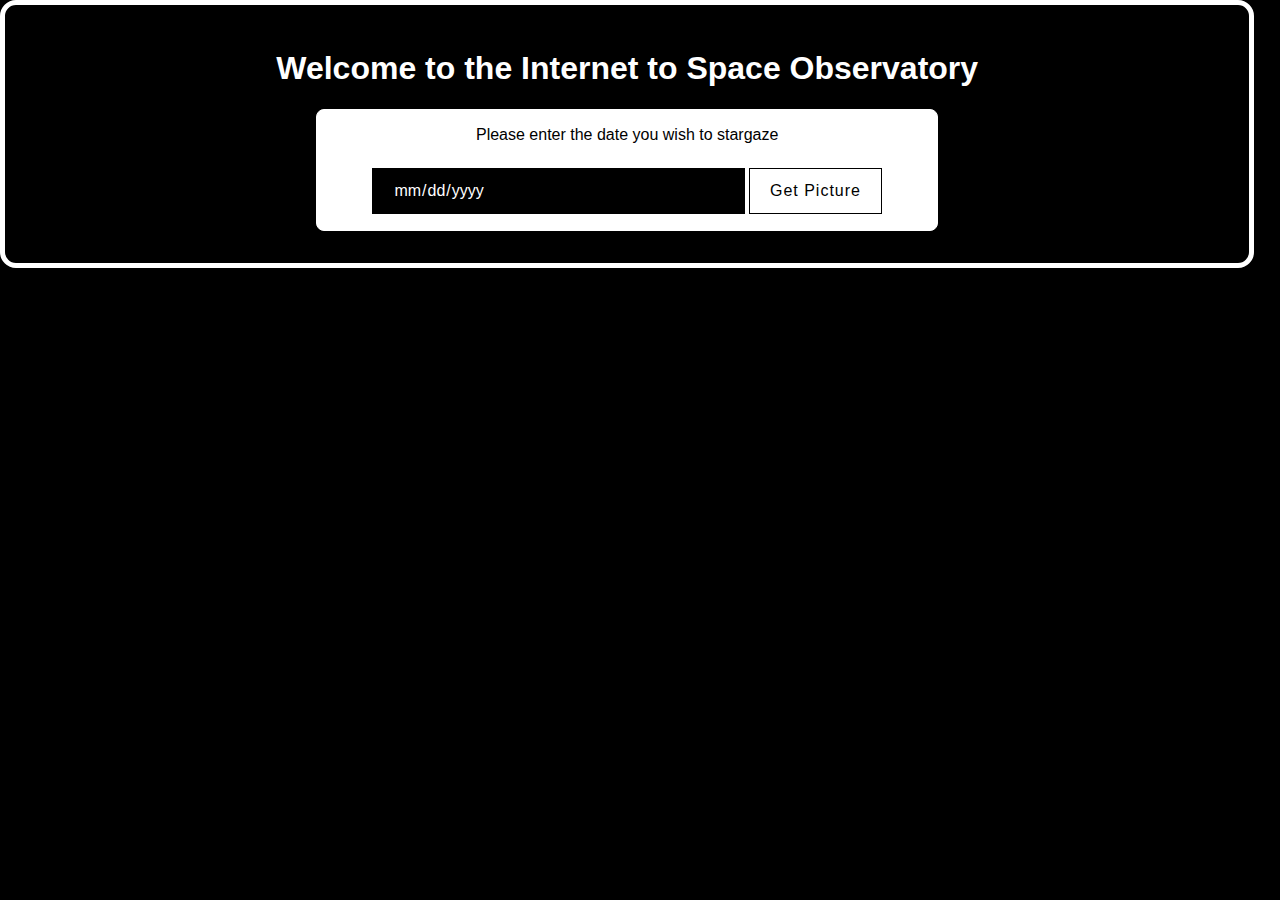
==== index.html @ e55c44f7 "Added internet to space site files" ====
<!DOCTYPE html>
<html lang="en">
<head>
	<meta charset="utf-8">
	<meta name="Internet to Space" content="Simple tool to search previous NASA images">
	<!--<meta name="keywords" content="one, two, three">-->

	<title>ITs</title>

	<!-- external CSS link -->
	<link rel="stylesheet" href="css/normalize.css">
	<link rel="stylesheet" href="css/style.css">
</head>
<body>
	<div class="spinner"></div>

	<section id="siteContainer">
		<section id="media">
			<img id="nasaImg" src="#" alt="">
			<div id="myModal" class="modal">

				<!-- The Close Button -->
				<span class="close">&times;</span>

				<!-- Modal Content (The Image) -->
				<img class="modal-content" src="#" id="img01">

				<!-- Modal Caption (Image Text) -->
				<div id="caption"></div>
			</div>
			<iframe src="#" frameborder="0"></iframe>
		</section>

		<section id="main">
			<h1>Welcome to the Internet to Space Observatory</h1>
			<section id="info">
				<h3>Description</h3>
				<p id="image_Description"></p>
			</section>
			<div id="card">
				<p>Please enter the date you wish to stargaze</p>
				<input id="dates" type="date" name="" value="">
				<button type="button" role="button" class="button" name="button">Get Picture</button>
			</div>
		</section>

	</section>
	<script type="text/javascript" src="js/main.js"></script>
</body>
</html>
---- css/style.css ----
/******************************************
/* CSS
/*******************************************/

/* Box Model Hack */
* {
    box-sizing: border-box;
    color: white;
    background: black;
    font-family: Arial, sans-serif;
}
body{
    position: absolute;
}
#siteContainer {
    width: 98vw;
    border: solid white 5px;
    border-radius: 1em;
    padding: 1rem 0;
}

/******************************************
/* LAYOUT
/*******************************************/
img {
    display: block;
    width: 98%;
    margin: auto;
    margin-top: .5rem;
    border-radius: 1em;
}

iframe {
    width: 98%;
}


/******************************************
/* ADDITIONAL STYLES
/*******************************************/

#main, #info, #image_Description{
    text-align: center;
    margin: auto;
}

#info {
    width: 95%;
    border-radius: 1rem;
    margin-top: 1rem;
    padding: 1rem;
}

#info, #info p, #info h3 {
    color: black;
    background: white;
    border-radius: 1rem;
}


/*
    button
*/

#card {
    margin: 1rem auto;
    width: 50%;
    border: .05rem solid white;
    background: white;
    color: black;
    border-radius: .5rem;
}


#card p {
    background: white;
    color: black;
    padding: 0 .3rem;

}

.button {
    color: black;
    font-size: 16px;
    font-weight: 200;
    letter-spacing: 1px;
    padding: 13px 20px 13px;
    background-color: rgba(0, 0, 0, 0);
    margin-bottom: 1rem;
    outline: 0;
    border: 1px solid black;
    cursor: pointer;
    position: relative;
    user-select: none;
    -webkit-user-select: none;
    touch-action: manipulation;
}

#dates {
    width: 60%;
    padding: 12px 20px;
    border: 1px solid black;
    margin: 8px 0;
}
/*
    MODAL
*/


/* The Modal (background) */
.modal {
    display: none; /* Hidden by default */
    position: fixed; /* Stay in place */
    z-index: 1; /* Sit on top */
    padding-top: 100px; /* Location of the box */
    left: 0;
    top: 0;
    width: 100%; /* Full width */
    height: 100%; /* Full height */
    overflow: auto; /* Enable scroll if needed */
    background-color: rgb(0,0,0); /* Fallback color */
    background-color: rgba(0,0,0,0.9); /* Black w/ opacity */
}

/* Modal Content (Image) */
.modal-content {
    margin: auto;
    display: block;
    width: 80%;
    max-width: 700px;
}

/* Caption of Modal Image (Image Text) - Same Width as the Image */
#caption {
    margin: auto;
    display: block;
    width: 80%;
    max-width: 700px;
    text-align: center;
    color: #ccc;
    padding: 10px 0;
    height: 150px;
}

/* Add Animation - Zoom in the Modal */
.modal-content, #caption {
    animation-name: zoom;
    animation-duration: 0.6s;
}

@keyframes zoom {
    from {
        transform: scale(0)
    }

    to {
        transform: scale(1)
    }
}

/* The Close Button */
.close {
    position: absolute;
    top: 15px;
    right: 35px;
    color: #f1f1f1;
    font-size: 40px;
    font-weight: bold;
    transition: 0.3s;
}

    .close:hover,
    .close:focus {
        color: #bbb;
        text-decoration: none;
        cursor: pointer;
    }

/* 100% Image Width on Smaller Screens */
@media only screen and (max-width: 700px) {
    .modal-content {
        width: 100%;
    }
    #card{
        width: 75%;
    }
}
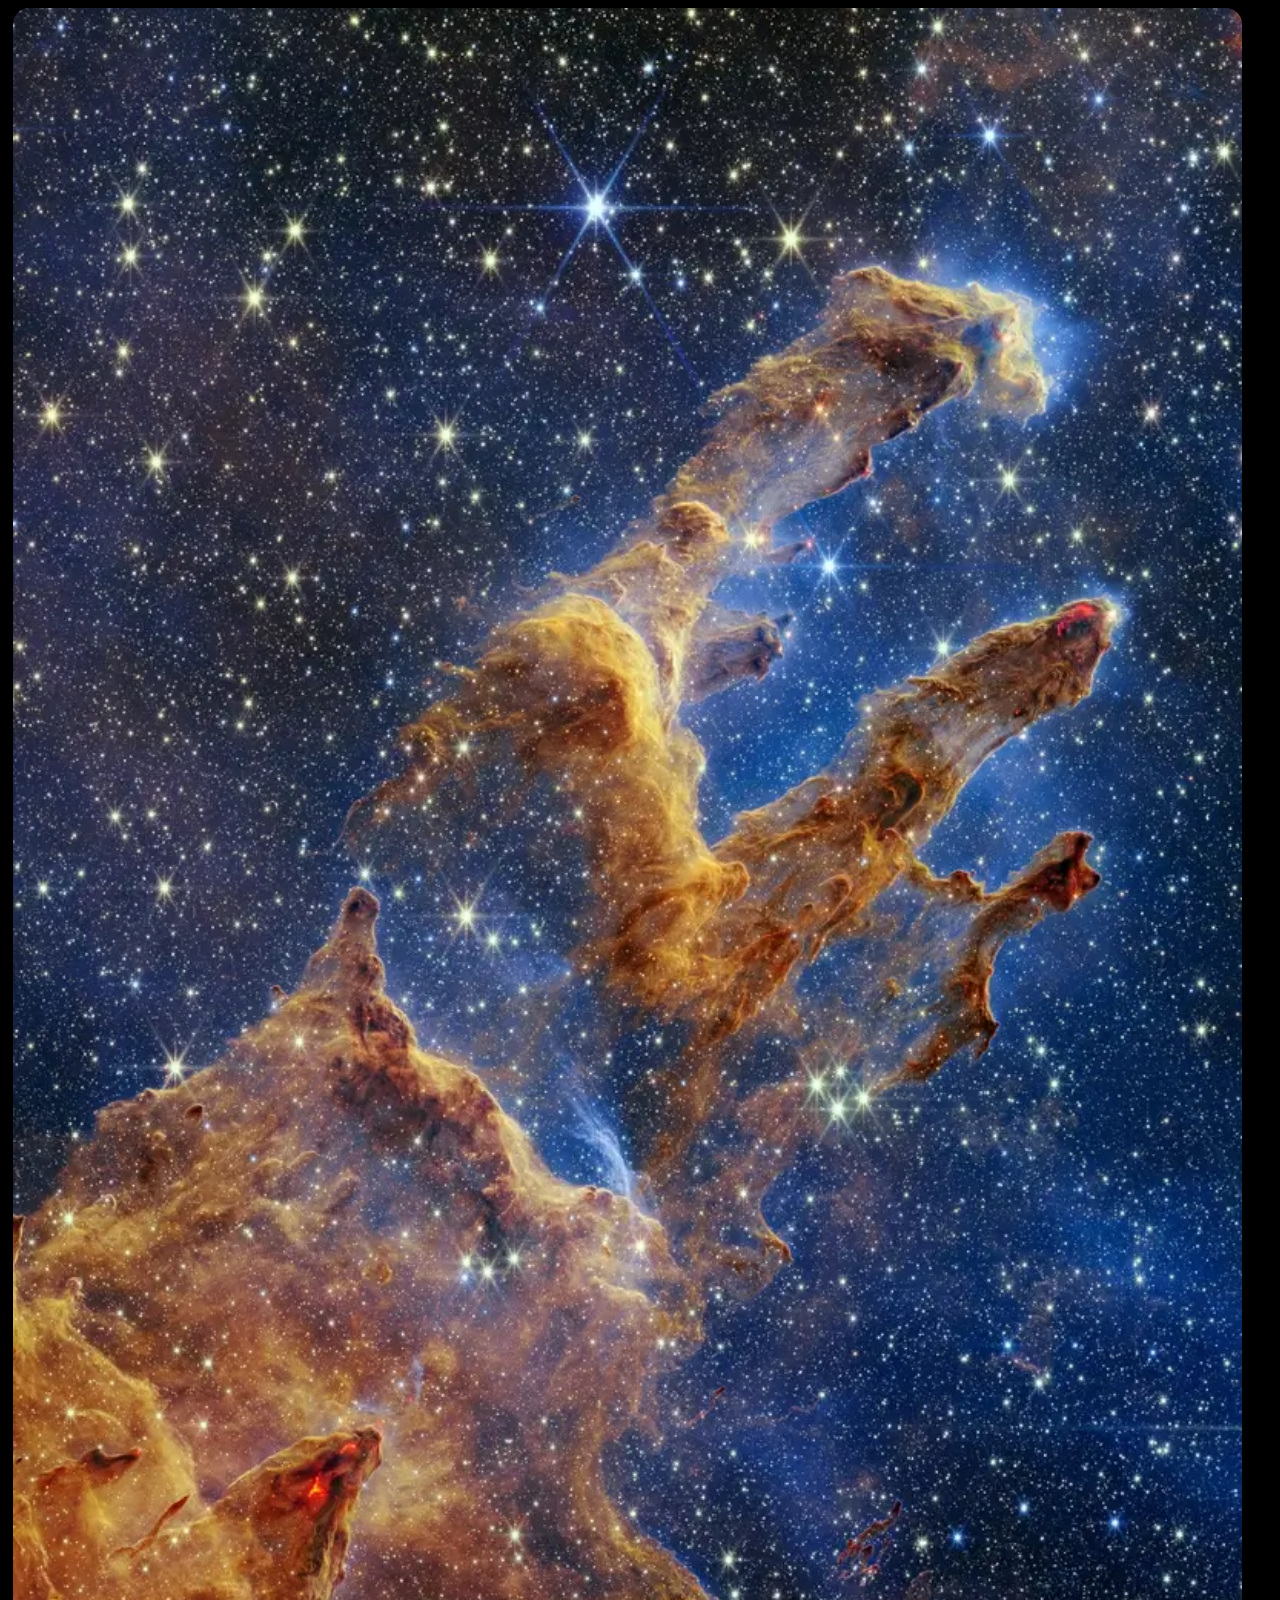
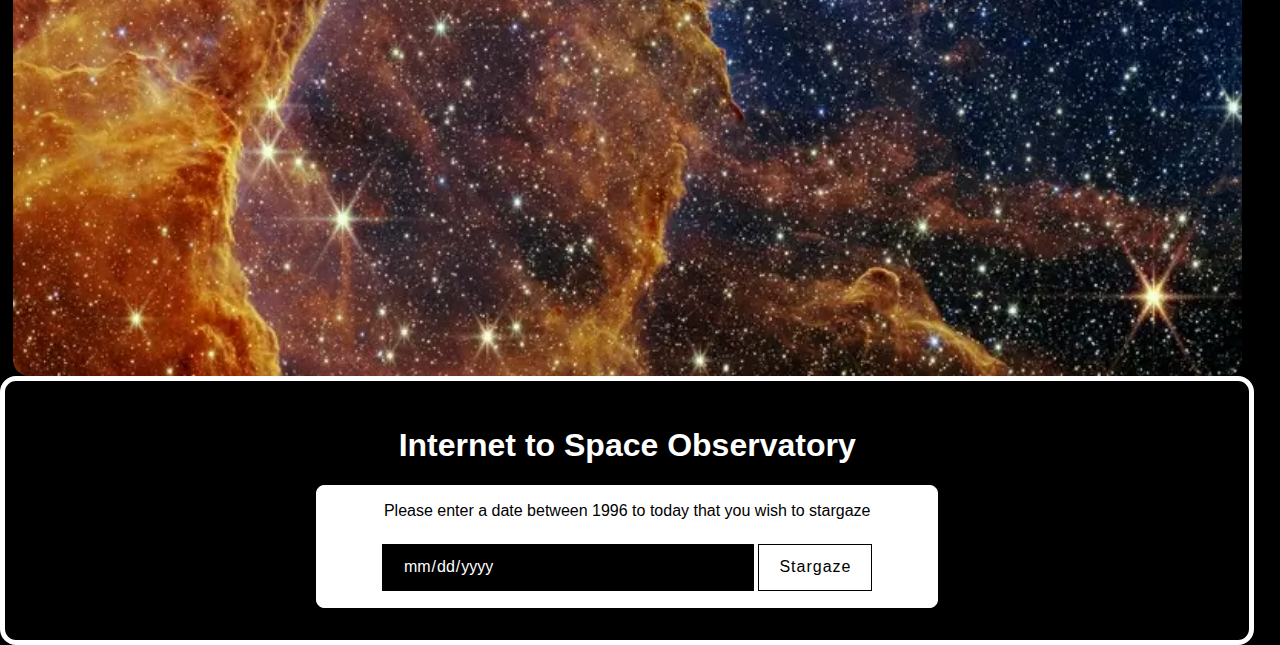
==== commit 81c3fcb2: "Added basic slideshow needs tweaking" ====
--- a/index.html
+++ b/index.html
@@ -12,8 +12,42 @@
 	<link rel="stylesheet" href="css/style.css">
 </head>
 <body>
-	<div class="spinner"></div>
+	<section class="slideshow-container">
+		<div class="mySlides fade">
+			<!-- <div class="numbertext">1 / 3</div> -->
+			<img src="img/img1.webp">
+		  </div>
+		
+		  <div class="mySlides fade">
+			<!-- <div class="numbertext">2 / 3</div> -->
+			<img src="img/img2.webp">
+		  </div>
+		
+		  <div class="mySlides fade">
+			<!-- <div class="numbertext">3 / 3</div> -->
+			<img src="img/img3.webp">
+		  </div>
+		  <div class="mySlides fade">
+			<!-- <div class="numbertext">3 / 3</div> -->
+			<img src="img/img4.webp">
+		  </div>
 
+		  <div class="mySlides fade">
+			<!-- <div class="numbertext">3 / 3</div> -->
+			<img src="img/img5.webp">
+		  </div>
+
+		  <div class="mySlides fade">
+			<!-- <div class="numbertext">3 / 3</div> -->
+			<img src="img/img6.webp">
+		  </div>
+
+		  <div class="mySlides fade">
+			<!-- <div class="numbertext">3 / 3</div> -->
+			<img src="img/img7.webp" >
+		  </div>
+		</div>
+	</section>
 	<section id="siteContainer">
 		<section id="media">
 			<img id="nasaImg" src="#" alt="">
@@ -32,15 +66,16 @@
 		</section>
 
 		<section id="main">
-			<h1>Welcome to the Internet to Space Observatory</h1>
+			<h1>Internet to Space Observatory</h1>
 			<section id="info">
 				<h3>Description</h3>
 				<p id="image_Description"></p>
 			</section>
 			<div id="card">
-				<p>Please enter the date you wish to stargaze</p>
-				<input id="dates" type="date" name="" value="">
-				<button type="button" role="button" class="button" name="button">Get Picture</button>
+				<p id="instructions">Please enter a date between 1996 to today that you wish to stargaze </p>
+				<p ><em id="check"></em></p>
+				<input id="dates" min='1996-01-01' type="date" name="" value="">
+				<button type="button" role="button" class="button" name="button">Stargaze</button>
 			</div>
 		</section>
 
--- a/css/style.css
+++ b/css/style.css
@@ -185,3 +185,36 @@
         width: 75%;
     }
 }
+
+/*font*/
+#check {
+    color: red;
+}
+
+
+/* Slideshow container */
+.slideshow-container {
+    max-width: 100%;
+    position: relative;
+    margin: auto;
+  }
+  
+  /* Hide the images by default */
+  .mySlides {
+    display: none;
+  }
+  
+
+  /* On hover, add a black background color with a little bit see-through */
+
+  
+  /* Fading animation */
+  .fade {
+    animation-name: fade;
+    animation-duration: 1.5s;
+  }
+  
+  @keyframes fade {
+    from {opacity: .4}
+    to {opacity: 1}
+  }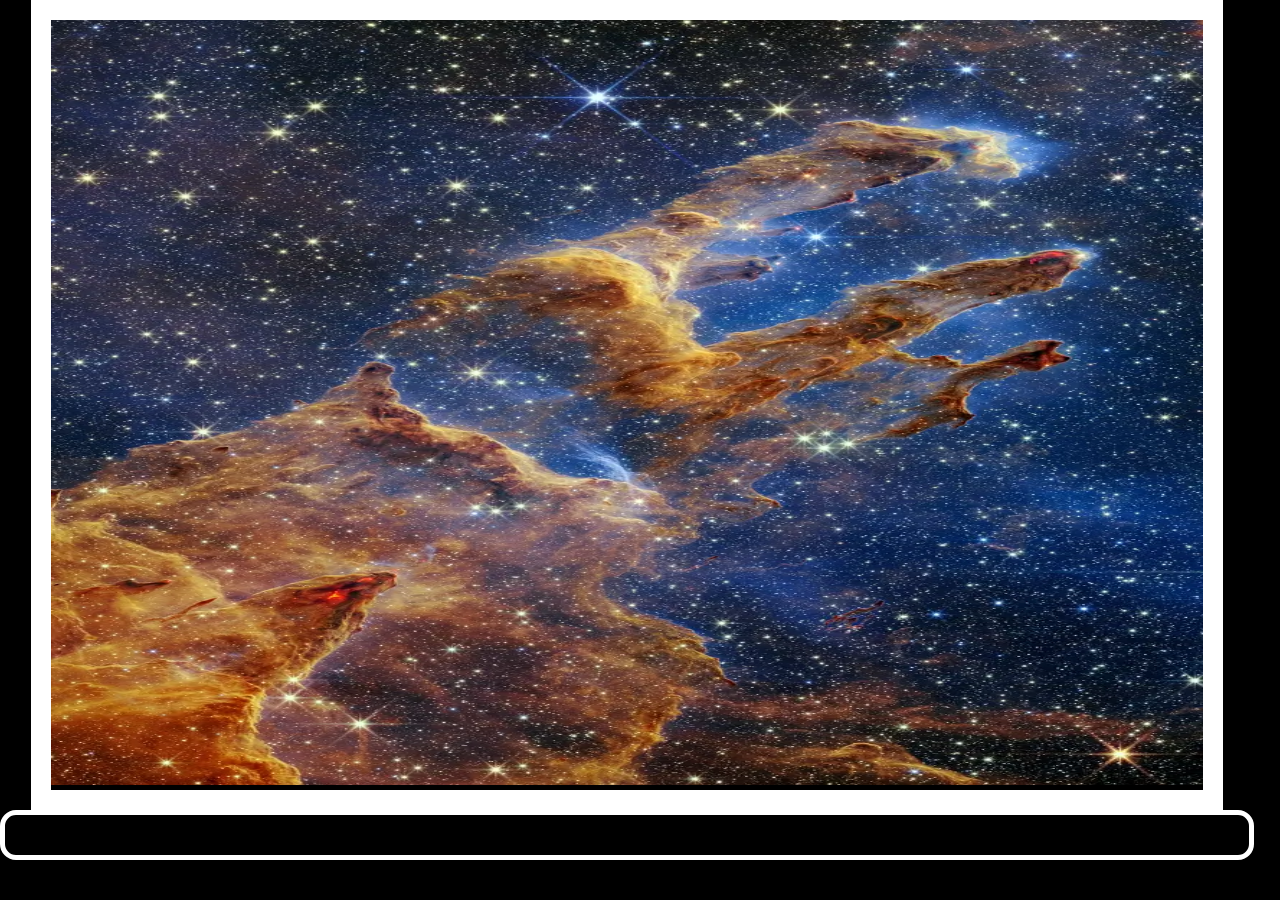
==== commit 896f9293: "Working slideshow lacking transition / fade" ====
--- a/index.html
+++ b/index.html
@@ -12,39 +12,39 @@
 	<link rel="stylesheet" href="css/style.css">
 </head>
 <body>
-	<section class="slideshow-container">
+	<section id="sContainer" class="slideshow-container">
 		<div class="mySlides fade">
 			<!-- <div class="numbertext">1 / 3</div> -->
-			<img src="img/img1.webp">
+			<img class="fill" src="img/img1.webp">
 		  </div>
 		
 		  <div class="mySlides fade">
 			<!-- <div class="numbertext">2 / 3</div> -->
-			<img src="img/img2.webp">
+			<img class="fill" src="img/img2.webp">
 		  </div>
 		
 		  <div class="mySlides fade">
 			<!-- <div class="numbertext">3 / 3</div> -->
-			<img src="img/img3.webp">
+			<img class="fill" src="img/img3.webp">
 		  </div>
 		  <div class="mySlides fade">
 			<!-- <div class="numbertext">3 / 3</div> -->
-			<img src="img/img4.webp">
+			<img class="fill" src="img/img4.webp">
 		  </div>
 
 		  <div class="mySlides fade">
 			<!-- <div class="numbertext">3 / 3</div> -->
-			<img src="img/img5.webp">
+			<img class="fill" src="img/img5.webp">
 		  </div>
 
 		  <div class="mySlides fade">
 			<!-- <div class="numbertext">3 / 3</div> -->
-			<img src="img/img6.webp">
+			<img class="fill" src="img/img6.webp">
 		  </div>
 
 		  <div class="mySlides fade">
 			<!-- <div class="numbertext">3 / 3</div> -->
-			<img src="img/img7.webp" >
+			<img class="fill" src="img/img7.webp" >
 		  </div>
 		</div>
 	</section>
--- a/css/style.css
+++ b/css/style.css
@@ -22,7 +22,7 @@
 /******************************************
 /* LAYOUT
 /*******************************************/
-img {
+#siteContainer img {
     display: block;
     width: 98%;
     margin: auto;
@@ -30,7 +30,7 @@
     border-radius: 1em;
 }
 
-iframe {
+#siteContainer iframe {
     width: 98%;
 }
 
@@ -42,6 +42,7 @@
 #main, #info, #image_Description{
     text-align: center;
     margin: auto;
+    display:none;
 }
 
 #info {
@@ -194,14 +195,30 @@
 
 /* Slideshow container */
 .slideshow-container {
-    max-width: 100%;
+    width: 95%;
+    height: 90vh;
+    border: solid 20px white;
     position: relative;
     margin: auto;
   }
+
+#sContainer.slideshow-container img{
+    width: 100%;
+    height: 85vh;
+
+
+}
+.fill{
+    object-fit: fill;
+
+
+}
   
   /* Hide the images by default */
   .mySlides {
     display: none;
+    object-fit: contain;
+
   }
   
 
@@ -210,6 +227,7 @@
   
   /* Fading animation */
   .fade {
+
     animation-name: fade;
     animation-duration: 1.5s;
   }
